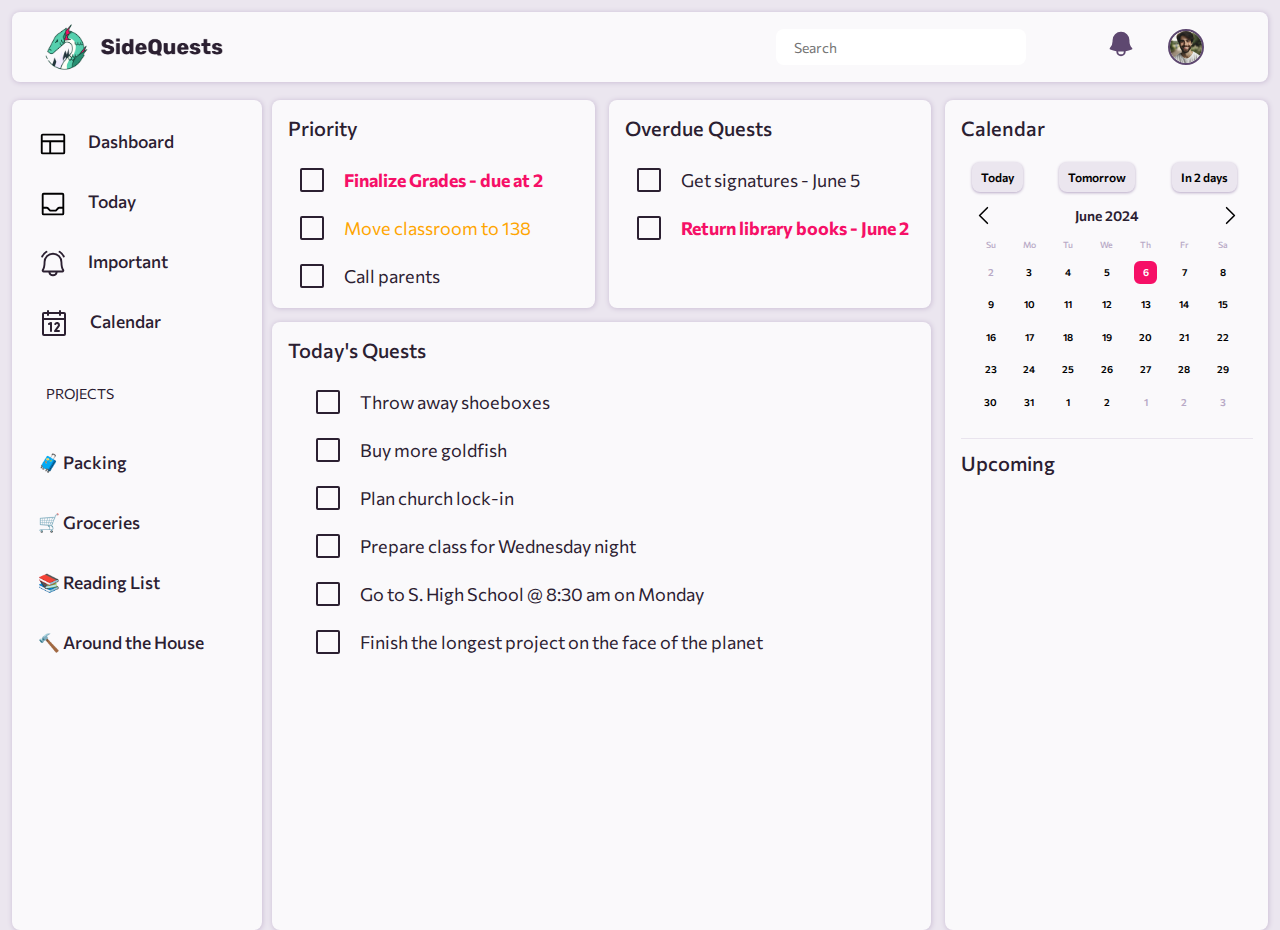
==== dashboard-index.html @ 3f8d67ce "feat: add dashboard html and css" ====
<!DOCTYPE html>
<html lang="en">
	<head>
		<meta charset="UTF-8" />
		<meta name="viewport" content="width=device-width, initial-scale=1.0" />
		<link
			href="https://cdn.jsdelivr.net/npm/bootstrap@5.3.3/dist/css/bootstrap.min.css"
			rel="stylesheet"
			integrity="sha384-QWTKZyjpPEjISv5WaRU9OFeRpok6YctnYmDr5pNlyT2bRjXh0JMhjY6hW+ALEwIH"
			crossorigin="anonymous"
		/>
		<script
			src="https://cdn.jsdelivr.net/npm/bootstrap@5.3.3/dist/js/bootstrap.bundle.min.js"
			integrity="sha384-YvpcrYf0tY3lHB60NNkmXc5s9fDVZLESaAA55NDzOxhy9GkcIdslK1eN7N6jIeHz"
			crossorigin="anonymous"
		></script>
		<link rel="preconnect" href="https://fonts.googleapis.com" />
		<link rel="preconnect" href="https://fonts.gstatic.com" crossorigin />
		<link
			href="https://fonts.googleapis.com/css2?family=Commissioner:wght@100..900&display=swap"
			rel="stylesheet"
		/>
		<link rel="stylesheet" href="css/general.css" />
		<link rel="stylesheet" href="css/dashboard.css" />
		<title>Quest Dashboard</title>
	</head>
	<body>
		<!-- ? ***************************** -->
		<!-- ?  HEADER -->
		<!-- ? ***************************** -->
		<div class="site">
			<header class="mastheader">
				<img
					src="./assets/branded-logo2.png"
					alt="SideQuests Logo"
					class="logo"
				/>
				<div class="navbar">
					<div class="searchbar">
						<input type="text" placeholder="Search" class="dashboard-search" />
					</div>
					<div class="right-icons">
						<div class="circle">
							<svg
								xmlns="http://www.w3.org/2000/svg"
								viewBox="0 0 24 24"
								fill="currentColor"
								class="notification-icon"
							>
								<path
									fill-rule="evenodd"
									d="M5.25 9a6.75 6.75 0 0 1 13.5 0v.75c0 2.123.8 4.057 2.118 5.52a.75.75 0 0 1-.297 1.206c-1.544.57-3.16.99-4.831 1.243a3.75 3.75 0 1 1-7.48 0 24.585 24.585 0 0 1-4.831-1.244.75.75 0 0 1-.298-1.205A8.217 8.217 0 0 0 5.25 9.75V9Zm4.502 8.9a2.25 2.25 0 1 0 4.496 0 25.057 25.057 0 0 1-4.496 0Z"
									clip-rule="evenodd"
								/>
							</svg>
						</div>
						<div class="circle">
							<img
								src="./assets/d-profile-pic.jpg"
								alt="User Profile Picture"
								class="profile-pic"
							/>
						</div>
					</div>
				</div>
			</header>

			<!-- ? ***************************** -->
			<!-- ?  SIDEBAR -->
			<!-- ? ***************************** -->
			<aside class="sidebar">
				<div class="nav">
					<div class="nav-upper-options">
						<div class="nav-option option1">
							<svg
								xmlns="http://www.w3.org/2000/svg"
								width="30"
								height="30"
								fill="#000000"
								viewBox="0 0 256 256"
							>
								<path
									d="M216,40H40A16,16,0,0,0,24,56V200a16,16,0,0,0,16,16H216a16,16,0,0,0,16-16V56A16,16,0,0,0,216,40Zm0,16V96H40V56ZM40,112H96v88H40Zm176,88H112V112H216v88Z"
								></path>
							</svg>
							<h3>Dashboard</h3>
						</div>
						<div class="nav-option option2">
							<svg
								xmlns="http://www.w3.org/2000/svg"
								width="30"
								height="30"
								fill="#000000"
								viewBox="0 0 256 256"
							>
								<path
									d="M208,32H48A16,16,0,0,0,32,48V208a16,16,0,0,0,16,16H208a16,16,0,0,0,16-16V48A16,16,0,0,0,208,32Zm0,16V152h-28.7A15.86,15.86,0,0,0,168,156.69L148.69,176H107.31L88,156.69A15.86,15.86,0,0,0,76.69,152H48V48Zm0,160H48V168H76.69L96,187.31A15.86,15.86,0,0,0,107.31,192h41.38A15.86,15.86,0,0,0,160,187.31L179.31,168H208v40Z"
								></path>
							</svg>
							<h3>Today</h3>
						</div>
						<div class="nav-option option3">
							<svg
								xmlns="http://www.w3.org/2000/svg"
								width="30"
								height="30"
								fill="#2b2031"
								viewBox="0 0 256 256"
							>
								<path
									d="M224,71.1a8,8,0,0,1-10.78-3.42,94.13,94.13,0,0,0-33.46-36.91,8,8,0,1,1,8.54-13.54,111.46,111.46,0,0,1,39.12,43.09A8,8,0,0,1,224,71.1ZM35.71,72a8,8,0,0,0,7.1-4.32A94.13,94.13,0,0,1,76.27,30.77a8,8,0,1,0-8.54-13.54A111.46,111.46,0,0,0,28.61,60.32,8,8,0,0,0,35.71,72Zm186.1,103.94A16,16,0,0,1,208,200H167.2a40,40,0,0,1-78.4,0H48a16,16,0,0,1-13.79-24.06C43.22,160.39,48,138.28,48,112a80,80,0,0,1,160,0C208,138.27,212.78,160.38,221.81,175.94ZM150.62,200H105.38a24,24,0,0,0,45.24,0ZM208,184c-10.64-18.27-16-42.49-16-72a64,64,0,0,0-128,0c0,29.52-5.38,53.74-16,72Z"
								></path>
							</svg>
							<h3>Important</h3>
						</div>

						<div class="nav-option option4">
							<svg
								xmlns="http://www.w3.org/2000/svg"
								width="32"
								height="32"
								fill="#2b2031"
								viewBox="0 0 256 256"
							>
								<path
									d="M208,32H184V24a8,8,0,0,0-16,0v8H88V24a8,8,0,0,0-16,0v8H48A16,16,0,0,0,32,48V208a16,16,0,0,0,16,16H208a16,16,0,0,0,16-16V48A16,16,0,0,0,208,32ZM72,48v8a8,8,0,0,0,16,0V48h80v8a8,8,0,0,0,16,0V48h24V80H48V48ZM208,208H48V96H208V208Zm-96-88v64a8,8,0,0,1-16,0V132.94l-4.42,2.22a8,8,0,0,1-7.16-14.32l16-8A8,8,0,0,1,112,120Zm59.16,30.45L152,176h16a8,8,0,0,1,0,16H136a8,8,0,0,1-6.4-12.8l28.78-38.37A8,8,0,1,0,145.07,132a8,8,0,1,1-13.85-8A24,24,0,0,1,176,136,23.76,23.76,0,0,1,171.16,150.45Z"
								></path>
							</svg>
							<h3>Calendar</h3>
						</div>
					</div>
					<div class="nav-lower-options">
						<div class="title">
							<h5>PROJECTS</h5>
						</div>
						<div class="nav-option option1"><h3>🧳 Packing</h3></div>
						<div class="nav-option option2"><h3>🛒 Groceries</h3></div>
						<div class="nav-option option3"><h3>📚 Reading List</h3></div>
						<div class="nav-option option4">
							<h3>🔨 Around the House</h3>
						</div>
					</div>
				</div>
			</aside>
			<!-- ? ***************************** -->
			<!-- ?  MAIN BODY -->
			<!-- ? ***************************** -->
			<main class="main">
				<div class="row-container">
					<!-- !  PRIORITY BOX -->

					<div class="box box1">
						<div class="text">
							<h2 class="topic-heading">Priority</h2>

							<div class="to-do priority1">
								<svg
									xmlns="http://www.w3.org/2000/svg"
									width="32"
									height="32"
									fill="#2b2031"
									viewBox="0 0 256 256"
								>
									<path
										d="M208,32H48A16,16,0,0,0,32,48V208a16,16,0,0,0,16,16H208a16,16,0,0,0,16-16V48A16,16,0,0,0,208,32Zm0,176H48V48H208V208Z"
									></path>
								</svg>
								<p class="p1">Finalize Grades - due at 2</p>
							</div>

							<div class="to-do priority2">
								<svg
									xmlns="http://www.w3.org/2000/svg"
									width="32"
									height="32"
									fill="#2b2031"
									viewBox="0 0 256 256"
								>
									<path
										d="M208,32H48A16,16,0,0,0,32,48V208a16,16,0,0,0,16,16H208a16,16,0,0,0,16-16V48A16,16,0,0,0,208,32Zm0,176H48V48H208V208Z"
									></path>
								</svg>
								<p class="p2">Move classroom to 138</p>
							</div>
							<div class="to-do priority3">
								<svg
									xmlns="http://www.w3.org/2000/svg"
									width="32"
									height="32"
									fill="#2b2031"
									viewBox="0 0 256 256"
								>
									<path
										d="M208,32H48A16,16,0,0,0,32,48V208a16,16,0,0,0,16,16H208a16,16,0,0,0,16-16V48A16,16,0,0,0,208,32Zm0,176H48V48H208V208Z"
									></path>
								</svg>
								<p class="p3">Call parents</p>
							</div>
						</div>
					</div>

					<!-- !  OVERDUE TASKS BOX -->

					<div class="box box2">
						<div class="text">
							<h2 class="topic-heading">Overdue Quests</h2>
							<div class="to-do priority3">
								<svg
									xmlns="http://www.w3.org/2000/svg"
									width="32"
									height="32"
									fill="#2b2031"
									viewBox="0 0 256 256"
								>
									<path
										d="M208,32H48A16,16,0,0,0,32,48V208a16,16,0,0,0,16,16H208a16,16,0,0,0,16-16V48A16,16,0,0,0,208,32Zm0,176H48V48H208V208Z"
									></path>
								</svg>
								<p class="p3">Get signatures - June 5</p>
							</div>
							<div class="to-do priority3">
								<svg
									xmlns="http://www.w3.org/2000/svg"
									width="32"
									height="32"
									fill="#2b2031"
									viewBox="0 0 256 256"
								>
									<path
										d="M208,32H48A16,16,0,0,0,32,48V208a16,16,0,0,0,16,16H208a16,16,0,0,0,16-16V48A16,16,0,0,0,208,32Zm0,176H48V48H208V208Z"
									></path>
								</svg>
								<p class="p1">Return library books - June 2</p>
							</div>
						</div>
					</div>

					<!-- !  CALENDAR BOX -->

					<div class="box box3">
						<div class="text">
							<h2 class="topic-heading cal">Calendar</h2>
							<div class="datepicker">
								<div class="datepicker-top">
									<div class="btn-group">
										<button class="tag">Today</button>
										<button class="tag">Tomorrow</button>
										<button class="tag">In 2 days</button>
									</div>
									<div class="month-selector">
										<button class="arrow">
											<svg
												xmlns="http://www.w3.org/2000/svg"
												fill="none"
												viewBox="0 0 24 24"
												stroke-width="1.5"
												stroke="currentColor"
												class="size-6"
											>
												<path
													stroke-linecap="round"
													stroke-linejoin="round"
													d="M15.75 19.5 8.25 12l7.5-7.5"
												/>
											</svg>
										</button>
										<span class="month">June 2024</span>
										<button class="arrow">
											<svg
												xmlns="http://www.w3.org/2000/svg"
												fill="none"
												viewBox="0 0 24 24"
												stroke-width="1.5"
												stroke="currentColor"
												class="size-6"
											>
												<path
													stroke-linecap="round"
													stroke-linejoin="round"
													d="m8.25 4.5 7.5 7.5-7.5 7.5"
												/>
											</svg>
										</button>
									</div>
								</div>
								<div class="datepicker-calendar">
									<span class="day">Su</span>
									<span class="day">Mo</span>
									<span class="day">Tu</span>
									<span class="day">We</span>
									<span class="day">Th</span>
									<span class="day">Fr</span>
									<span class="day">Sa</span>
									<button class="date faded">2</button>
									<button class="date">3</button>
									<button class="date">4</button>
									<button class="date">5</button>
									<button class="date current-day">6</button>
									<button class="date">7</button>
									<button class="date">8</button>
									<button class="date">9</button>
									<button class="date">10</button>
									<button class="date">11</button>
									<button class="date">12</button>
									<button class="date">13</button>
									<button class="date">14</button>
									<button class="date">15</button>
									<button class="date">16</button>
									<button class="date">17</button>
									<button class="date">18</button>
									<button class="date">19</button>
									<button class="date">20</button>
									<button class="date">21</button>
									<button class="date">22</button>
									<button class="date">23</button>
									<button class="date">24</button>
									<button class="date">25</button>
									<button class="date">26</button>
									<button class="date">27</button>
									<button class="date">28</button>
									<button class="date">29</button>
									<button class="date">30</button>
									<button class="date">31</button>
									<button class="date">1</button>
									<button class="date">2</button>
									<button class="date faded">1</button>
									<button class="date faded">2</button>
									<button class="date faded">3</button>
								</div>
							</div>
							<hr class="calendar-divider" />
							<div class="upcoming">
								<h2 class="topic-heading upc">Upcoming</h2>
							</div>
						</div>
					</div>

					<!-- !  TODAY'S TASKS BOX -->

					<div class="box box4">
						<div class="text">
							<h2 class="topic-heading">Today's Quests</h2>
							<div class="to-do today">
								<svg
									xmlns="http://www.w3.org/2000/svg"
									width="32"
									height="32"
									fill="#2b2031"
									viewBox="0 0 256 256"
								>
									<path
										d="M208,32H48A16,16,0,0,0,32,48V208a16,16,0,0,0,16,16H208a16,16,0,0,0,16-16V48A16,16,0,0,0,208,32Zm0,176H48V48H208V208Z"
									></path>
								</svg>
								<p class="today-task">Throw away shoeboxes</p>
							</div>
							<div class="to-do today">
								<svg
									xmlns="http://www.w3.org/2000/svg"
									width="32"
									height="32"
									fill="#2b2031"
									viewBox="0 0 256 256"
								>
									<path
										d="M208,32H48A16,16,0,0,0,32,48V208a16,16,0,0,0,16,16H208a16,16,0,0,0,16-16V48A16,16,0,0,0,208,32Zm0,176H48V48H208V208Z"
									></path>
								</svg>
								<p class="today-task">Buy more goldfish</p>
							</div>
							<div class="to-do today">
								<svg
									xmlns="http://www.w3.org/2000/svg"
									width="32"
									height="32"
									fill="#2b2031"
									viewBox="0 0 256 256"
								>
									<path
										d="M208,32H48A16,16,0,0,0,32,48V208a16,16,0,0,0,16,16H208a16,16,0,0,0,16-16V48A16,16,0,0,0,208,32Zm0,176H48V48H208V208Z"
									></path>
								</svg>
								<p class="today-task">Plan church lock-in</p>
							</div>
							<div class="to-do today">
								<svg
									xmlns="http://www.w3.org/2000/svg"
									width="32"
									height="32"
									fill="#2b2031"
									viewBox="0 0 256 256"
								>
									<path
										d="M208,32H48A16,16,0,0,0,32,48V208a16,16,0,0,0,16,16H208a16,16,0,0,0,16-16V48A16,16,0,0,0,208,32Zm0,176H48V48H208V208Z"
									></path>
								</svg>
								<p class="today-task">Prepare class for Wednesday night</p>
							</div>
							<div class="to-do today">
								<svg
									xmlns="http://www.w3.org/2000/svg"
									width="32"
									height="32"
									fill="#2b2031"
									viewBox="0 0 256 256"
								>
									<path
										d="M208,32H48A16,16,0,0,0,32,48V208a16,16,0,0,0,16,16H208a16,16,0,0,0,16-16V48A16,16,0,0,0,208,32Zm0,176H48V48H208V208Z"
									></path>
								</svg>
								<p class="today-task">
									Go to S. High School @ 8:30 am on Monday
								</p>
							</div>
							<div class="to-do today">
								<svg
									xmlns="http://www.w3.org/2000/svg"
									width="32"
									height="32"
									fill="#2b2031"
									viewBox="0 0 256 256"
								>
									<path
										d="M208,32H48A16,16,0,0,0,32,48V208a16,16,0,0,0,16,16H208a16,16,0,0,0,16-16V48A16,16,0,0,0,208,32Zm0,176H48V48H208V208Z"
									></path>
								</svg>
								<p class="today-task">
									Finish the longest project on the face of the planet
								</p>
							</div>
						</div>
					</div>
				</div>
			</main>
		</div>
	</body>
</html>
---- css/general.css ----
/* 

--- 01 TYPOGRAPHY SYSTEM

Font: Reddit Sans, sans serif

- Font sizes (px)
10 / 12 / 14 / 16 / 18 / 20 / 24 / 30 / 36 / 44 / 52 / 62 / 74 / 86 / 98

- Font Weights
- Default: 400
- Medium: 500 
- Semi-Bold: 600
- Bold: 700

- Line Heights: 
- Default: 1
- Small: 1.05
- Medium: 1.2
- Paragraph default: 1.6

- Letter Spacing:
0.5 px
0.75 px

- SPACING SYSTEM (px)
2 / 4 / 8 / 12 / 16 / 24 / 32 / 48 / 64 / 80 / 96 / 128


--- 02 COLORS

- Primary: #56d0ae #FAF9FB

- Tints:  
#90E0C9
- Shades: 
#288F72
#c50d52
- Accents: 
#f61067
#ECFB77 

- Grays:
#2B2031 
#b8a9c6


--- 05 SHADOWS
0.3rem 0.3rem 1rem #b8a9c6;

--- 06 BORDER-RADIUS
- Default: 8px
- 


--- 07 WHITESPACE
- Spacing System (px)
2 / 4 / 8 / 12 / 16 / 24 / 32 / 48 / 64 / 80 / 96 / 128
*/

* {
	padding: 0;
	margin: 0;
	box-sizing: border-box;
}

html {
	/* font-size: 10px; */
	font-size: 62.5%;
}

body {
	font-family: "Commissioner", sans-serif;
	line-height: 1;
	font-weight: 400;
	color: #2b2031;
	background-color: #ebe6ef;
}

/*! ************************************/
/* ! GENERAL COMPONENTS */
/*! ************************************/

.heading-primary,
.heading-tertiary .heading-secondary {
	font-weight: 600;
	letter-spacing: -0.5px;
	text-align: center;
	line-height: 1.2;
}

.heading-primary {
	font-weight: 800;
	font-size: 7.4rem;
	margin-bottom: 3.2rem;
	color: #2b2031;
}

.heading-secondary {
	font-family: 4.4rem;
	text-align: center;
	font-weight: 600;
}

.heading-tertiary {
	font-weight: 600;
	font-size: 1.8rem;
	margin-bottom: 3.2rem;
	color: #b8a9c6;
}

.heading-fourth {
	font-size: 2.4rem;
	font-weight: 600;
	letter-spacing: 2px;
	padding: 1.6rem 1.2rem;
	margin-bottom: 0rem;
	border: 1.5px solid #2b2031;
	border-bottom: none;
}

.pink-h4 {
	background-color: #f61067;
	color: #faf9fb;
}
.teal-h4 {
	background-color: #56d0ae;
	color: #faf9fb;
}
.green-h4 {
	background-color: #ecfb77;
	color: #2b2031;
}
.purple-h4 {
	background-color: #b8a9c6;
	color: #faf9fb;
}

.btn {
	background-color: #f61067;
	font-size: 2rem;
	border: 3px dashed #2b2031;
	color: #faf9fb;
	text-decoration: none;
	font-weight: 600;
	letter-spacing: 1.2px;
	box-shadow: 0.3rem 0.3rem 1rem #b8a9c6;
}

/* ! ************************************/
/* ! LAYOUT GRIDS */
/* ! ************************************/

.container {
	/* 1140px is also a common width */
	max-width: 120rem;
	margin: auto 0 1.2rem 0;
	padding: 0 0;
}

.grid {
	display: grid;
	row-gap: 1.2rem;
	column-gap: 1.2rem;
}

.grid--2-cols {
	grid-template-columns: repeat(2, 1fr);
}

.grid--3-cols {
	grid-template-columns: repeat(3, 1fr);
	width: 100%;
}

.grid--4-cols {
	grid-template-columns: repeat(4, 1fr);
}

.grid--center-v {
	align-items: center;
}
---- css/dashboard.css ----
/*! ************************************/
/* ! DB GRID MAPPING */
/*! ************************************/
.site {
	display: grid;
	grid-template-columns: 1fr 7fr;
	grid-gap: 10px;
	grid-template-areas: "header header" "sidebar main";
}

.mastheader {
	grid-area: header;
	background-color: #faf9fb;
	height: 7rem;
}

.sidebar {
	grid-area: sidebar;
	background-color: #faf9fb;
	height: calc(100vh - 70px);
	width: 25rem;
	overflow-y: scroll;
	overflow-x: hidden;
	transition: all 0.5s ease-in-out;
	border-radius: 8px;
	box-shadow: 0.5px 0.5px 0.5rem #cdc1d7;
	margin-left: 1.2rem;
}

.main {
	grid-area: main;
	grid-row: 2 / -1;
}

header {
	display: flex;
	justify-content: space-between;
	align-items: center;
	height: 7rem;
	padding: 0 3.2rem;
	border-radius: 8px;
	margin: 1.2rem;
	margin-bottom: 0.8rem;
	box-shadow: 0.5px 0.5px 0.5rem #cdc1d7;
	z-index: 1;
}

.logo {
	height: 4.8rem;
}

.searchbar input {
	width: 25rem;
	height: 3.6rem;
	border-radius: 8px;
	padding: 0 1.8rem;
	font-size: 1.4rem;
	outline: none;
	border: none;
}

.profile-pic {
	height: 3.6rem;
	width: 3.6rem;
	border-radius: 50%;
	border: 2px solid #5e4870;
}

.notification-icon {
	height: 3rem;
	width: 3rem;
	color: #5e4870;
}

.right-icons {
	display: flex;
	gap: 3.2rem;
	margin-left: 8rem;
	margin-right: 3.2rem;
}

/*! ************************************/
/* ! DB SIDEBAR */
/*! ************************************/
.sidebar {
	display: flex;
	flex-direction: column;
	justify-content: space-between;
	overflow: hidden;
	padding-left: 1.4rem;
}

.nav {
	padding-top: 1.4rem;
	padding-left: 1.2rem;
}

.nav-option {
	width: 250px;
	height: 60px;
	display: flex;
	align-items: center;
	gap: 20px;
	transition: all 0.1s ease-in-out;
}

.nav-lower-options h5 {
	font-size: 1.4rem;
	font-weight: 400;
	margin: 3.2rem 0.8rem;
}

/*! ************************************/
/* ! DB MAIN BODY */
/*! ************************************/
/* .main {
	margin-left: 30rem;
	max-width: 7100vw;
}
*/
.topic-heading {
	margin-bottom: 2.4rem;
}

.topic-heading.cal {
	margin-bottom: 1.6rem;
}
.row-container {
	display: grid;
	grid-template-columns: 1fr 1fr 1fr;
	grid-template-rows: 1fr 4fr;
	column-gap: 1.4rem;
	row-gap: 1.4rem;
	margin-right: 1.2rem;
	height: calc(100vh - 70px);
}

.box {
	background-color: #faf9fb;
	width: 100%;
	box-shadow: 0.5px 0.5px 0.5rem #cdc1d7;
	border-radius: 8px;
	padding: 1.6rem 0 1.6rem 1.6rem;
}

.box3 {
	grid-column: 3 / 3;
	grid-row: 1 / span 2;
}

.box4 {
	grid-column: 1 / span 2;
}

/* ! DB PRIORITY BOX */
.to-do {
	margin-top: 1.6rem;
	display: flex;
	align-items: center;
	margin-left: 0.8rem;
}

.to-do p {
	margin-left: 1.6rem;
	font-size: 1.8rem;
	margin-top: auto;
	margin-bottom: auto;
}

.p1 {
	color: #f61067;
	font-weight: 700;
}

.p2 {
	color: orange;
}

.p3 {
	color: #2b2031;
}

/* ! DB OVERDUE TASKS BOX */

/* ! DB CALENDAR */

body {
	line-height: 1.5;
	min-height: 100vh;
	display: flex;
	align-items: center;
	justify-content: center;
	color: #2b2031;
}

button {
	font: inherit;
	cursor: pointer;
	&:focus {
		outline: 0;
	}
}

.datepicker {
	width: 95%;
	max-width: 350px;
	background-color: #faf9fb;
	border-radius: 10px;
	box-shadow: 0 0 2px 0 rgba(#000, 0.2), 0 5px 10px 0 rgba(#000, 0.1);
	padding: 1rem;
}

.datepicker-top {
	margin-bottom: 1rem;
}

.btn-group {
	display: flex;
	flex-wrap: wrap;
	padding: 0.1rem;
	margin-bottom: 1rem;
	margin-top: -0.5rem;
	align-items: center;
	justify-content: space-between;
}

.tag {
	margin-right: 0.5rem;
	/* margin-top: 0.5rem; */
	border: 0;
	background-color: #ebe6ef;
	border-radius: 8px;
	padding: 0.5em 0.75em;
	font-weight: 600;
	font-size: 1.2rem;
	box-shadow: 0rem 0.1rem 0.3rem #b8a9c6;
}

.month-selector {
	display: flex;
	justify-content: space-between;
	align-items: center;
}

.arrow {
	display: flex;
	align-items: center;
	justify-content: center;
	border: 0;
	background-color: #faf9fb;
	border-radius: 12px;
	width: 2.5rem;
	height: 2.5rem;
	box-shadow: 0 0 2px 0 rgba(#000, 0.25), 0 0 10px 0 rgba(#000, 0.15);
}

.month {
	font-size: 1.4rem;
	font-weight: 600;
}

.datepicker-calendar {
	display: grid;
	grid-template-columns: repeat(7, 1fr);
	grid-row-gap: 1rem;
}

.day,
.date {
	justify-self: center;
}

.day {
	color: #b8a9c6;
	font-size: 0.875em;
	font-weight: 500;
	justify-self: center;
}

.date {
	border: 0;
	padding: 0;
	width: 2.25rem;
	height: 2.25rem;
	display: flex;
	align-items: center;
	justify-content: center;
	border-radius: 6px;
	font-weight: 600;
	border: 2px solid transparent;
	background-color: transparent;
	cursor: pointer;
	&:focus {
		outline: 0;
		color: #90e0c9;
		border: 2px solid #90e0c9;
	}
}

.faded {
	color: #b8a9c6;
}

.current-day {
	color: #fff;
	border-color: #f61067;
	background-color: #f61067;
	&:focus {
		background-color: #90e0c9;
	}
}

.calendar-divider {
	color: #b8a9c6;
	max-width: 95%;
	margin: 1.4rem 1.4rem 1.2rem 0;
}

/* ! DB TODAY'S TASKS */
.today {
	margin-left: 2.4rem;
}
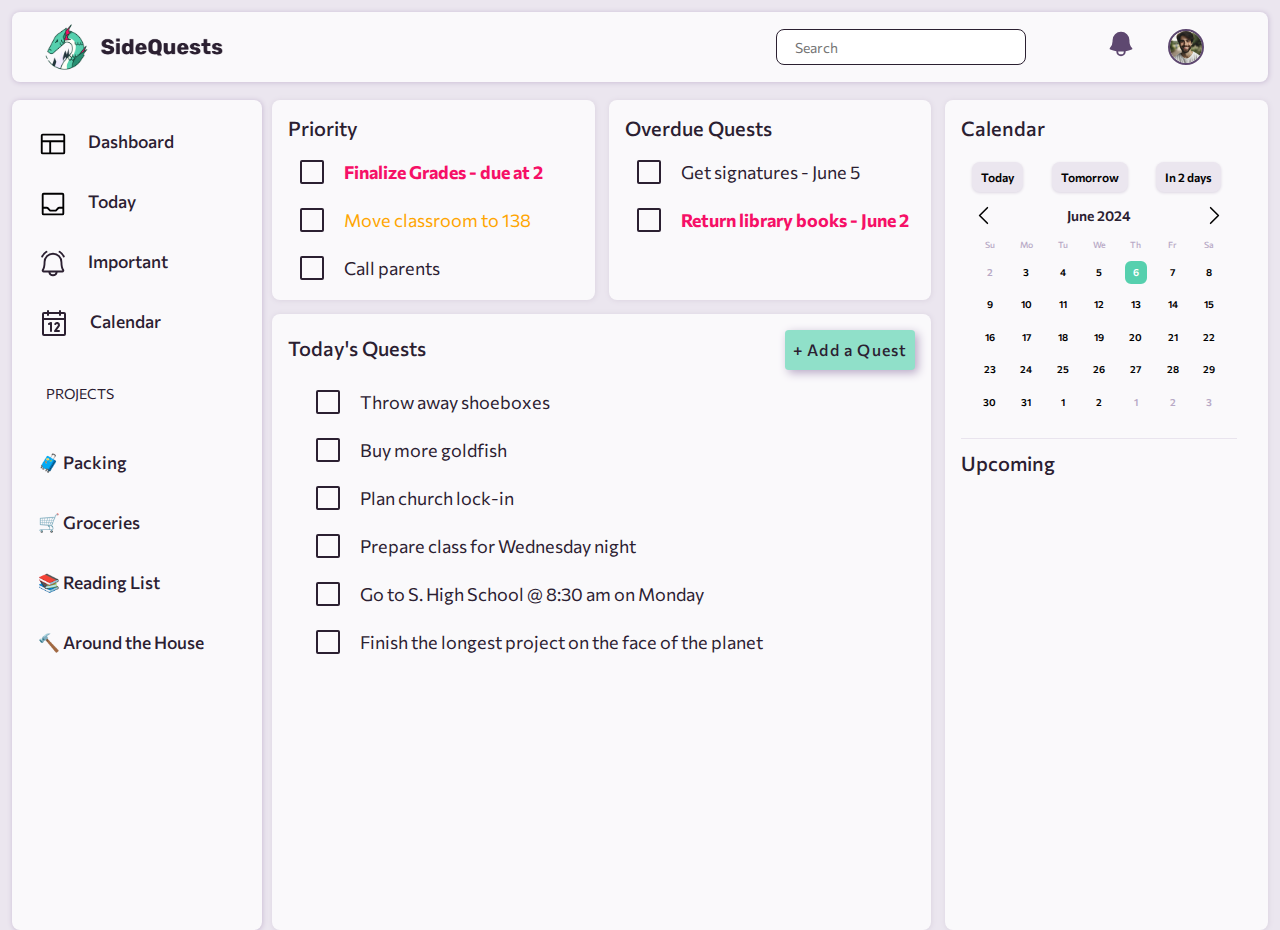
==== commit 7572dcac: "finalized dashboard" ====
--- a/dashboard-index.html
+++ b/dashboard-index.html
@@ -160,6 +160,7 @@
 									height="32"
 									fill="#2b2031"
 									viewBox="0 0 256 256"
+									class="checkbox"
 								>
 									<path
 										d="M208,32H48A16,16,0,0,0,32,48V208a16,16,0,0,0,16,16H208a16,16,0,0,0,16-16V48A16,16,0,0,0,208,32Zm0,176H48V48H208V208Z"
@@ -175,6 +176,7 @@
 									height="32"
 									fill="#2b2031"
 									viewBox="0 0 256 256"
+									class="checkbox"
 								>
 									<path
 										d="M208,32H48A16,16,0,0,0,32,48V208a16,16,0,0,0,16,16H208a16,16,0,0,0,16-16V48A16,16,0,0,0,208,32Zm0,176H48V48H208V208Z"
@@ -189,6 +191,7 @@
 									height="32"
 									fill="#2b2031"
 									viewBox="0 0 256 256"
+									class="checkbox"
 								>
 									<path
 										d="M208,32H48A16,16,0,0,0,32,48V208a16,16,0,0,0,16,16H208a16,16,0,0,0,16-16V48A16,16,0,0,0,208,32Zm0,176H48V48H208V208Z"
@@ -211,6 +214,7 @@
 									height="32"
 									fill="#2b2031"
 									viewBox="0 0 256 256"
+									class="checkbox"
 								>
 									<path
 										d="M208,32H48A16,16,0,0,0,32,48V208a16,16,0,0,0,16,16H208a16,16,0,0,0,16-16V48A16,16,0,0,0,208,32Zm0,176H48V48H208V208Z"
@@ -225,6 +229,7 @@
 									height="32"
 									fill="#2b2031"
 									viewBox="0 0 256 256"
+									class="checkbox"
 								>
 									<path
 										d="M208,32H48A16,16,0,0,0,32,48V208a16,16,0,0,0,16,16H208a16,16,0,0,0,16-16V48A16,16,0,0,0,208,32Zm0,176H48V48H208V208Z"
@@ -339,14 +344,19 @@
 
 					<div class="box box4">
 						<div class="text">
-							<h2 class="topic-heading">Today's Quests</h2>
-							<div class="to-do today">
-								<svg
-									xmlns="http://www.w3.org/2000/svg"
-									width="32"
-									height="32"
-									fill="#2b2031"
-									viewBox="0 0 256 256"
+							<div class="task-nav">
+								<h2 class="topic-heading">Today's Quests</h2>
+								<a href="#" class="btn">+ Add a Quest</a>
+							</div>
+
+							<div class="to-do today">
+								<svg
+									xmlns="http://www.w3.org/2000/svg"
+									width="32"
+									height="32"
+									fill="#2b2031"
+									viewBox="0 0 256 256"
+									class="checkbox"
 								>
 									<path
 										d="M208,32H48A16,16,0,0,0,32,48V208a16,16,0,0,0,16,16H208a16,16,0,0,0,16-16V48A16,16,0,0,0,208,32Zm0,176H48V48H208V208Z"
@@ -361,6 +371,7 @@
 									height="32"
 									fill="#2b2031"
 									viewBox="0 0 256 256"
+									class="checkbox"
 								>
 									<path
 										d="M208,32H48A16,16,0,0,0,32,48V208a16,16,0,0,0,16,16H208a16,16,0,0,0,16-16V48A16,16,0,0,0,208,32Zm0,176H48V48H208V208Z"
@@ -375,6 +386,7 @@
 									height="32"
 									fill="#2b2031"
 									viewBox="0 0 256 256"
+									class="checkbox"
 								>
 									<path
 										d="M208,32H48A16,16,0,0,0,32,48V208a16,16,0,0,0,16,16H208a16,16,0,0,0,16-16V48A16,16,0,0,0,208,32Zm0,176H48V48H208V208Z"
@@ -389,6 +401,7 @@
 									height="32"
 									fill="#2b2031"
 									viewBox="0 0 256 256"
+									class="checkbox"
 								>
 									<path
 										d="M208,32H48A16,16,0,0,0,32,48V208a16,16,0,0,0,16,16H208a16,16,0,0,0,16-16V48A16,16,0,0,0,208,32Zm0,176H48V48H208V208Z"
@@ -403,6 +416,7 @@
 									height="32"
 									fill="#2b2031"
 									viewBox="0 0 256 256"
+									class="checkbox"
 								>
 									<path
 										d="M208,32H48A16,16,0,0,0,32,48V208a16,16,0,0,0,16,16H208a16,16,0,0,0,16-16V48A16,16,0,0,0,208,32Zm0,176H48V48H208V208Z"
@@ -419,6 +433,7 @@
 									height="32"
 									fill="#2b2031"
 									viewBox="0 0 256 256"
+									class="checkbox"
 								>
 									<path
 										d="M208,32H48A16,16,0,0,0,32,48V208a16,16,0,0,0,16,16H208a16,16,0,0,0,16-16V48A16,16,0,0,0,208,32Zm0,176H48V48H208V208Z"
--- a/css/general.css
+++ b/css/general.css
@@ -74,7 +74,7 @@
 	line-height: 1;
 	font-weight: 400;
 	color: #2b2031;
-	background-color: #ebe6ef;
+	background-color: #fbf7ff;
 }
 
 /*! ************************************/
--- a/css/dashboard.css
+++ b/css/dashboard.css
@@ -1,6 +1,10 @@
+body {
+	background-color: #ebe6ef;
+}
 /*! ************************************/
 /* ! DB GRID MAPPING */
 /*! ************************************/
+
 .site {
 	display: grid;
 	grid-template-columns: 1fr 7fr;
@@ -49,6 +53,10 @@
 	height: 4.8rem;
 }
 
+.logo:hover {
+	cursor: pointer;
+}
+
 .searchbar input {
 	width: 25rem;
 	height: 3.6rem;
@@ -56,7 +64,7 @@
 	padding: 0 1.8rem;
 	font-size: 1.4rem;
 	outline: none;
-	border: none;
+	border: 0.5px solid #2b2031;
 }
 
 .profile-pic {
@@ -66,12 +74,20 @@
 	border: 2px solid #5e4870;
 }
 
+.profile-pic:hover {
+	cursor: pointer;
+}
+
 .notification-icon {
 	height: 3rem;
 	width: 3rem;
 	color: #5e4870;
 }
 
+.notification-icon:hover {
+	cursor: pointer;
+}
+
 .right-icons {
 	display: flex;
 	gap: 3.2rem;
@@ -102,6 +118,11 @@
 	align-items: center;
 	gap: 20px;
 	transition: all 0.1s ease-in-out;
+}
+
+.nav-option:hover {
+	cursor: pointer;
+	color: #288f72;
 }
 
 .nav-lower-options h5 {
@@ -119,7 +140,7 @@
 }
 */
 .topic-heading {
-	margin-bottom: 2.4rem;
+	/* margin-bottom: 2.4rem; */
 }
 
 .topic-heading.cal {
@@ -138,9 +159,9 @@
 .box {
 	background-color: #faf9fb;
 	width: 100%;
-	box-shadow: 0.5px 0.5px 0.5rem #cdc1d7;
-	border-radius: 8px;
-	padding: 1.6rem 0 1.6rem 1.6rem;
+	box-shadow: 0.5px 0.5px 0.5rem #ddd6e2;
+	border-radius: 8px;
+	padding: 1.6rem;
 }
 
 .box3 {
@@ -180,6 +201,10 @@
 	color: #2b2031;
 }
 
+.checkbox:hover {
+	cursor: pointer;
+}
+
 /* ! DB OVERDUE TASKS BOX */
 
 /* ! DB CALENDAR */
@@ -233,7 +258,7 @@
 	padding: 0.5em 0.75em;
 	font-weight: 600;
 	font-size: 1.2rem;
-	box-shadow: 0rem 0.1rem 0.3rem #b8a9c6;
+	box-shadow: 0rem 0.1rem 0.3rem #ddd6e2;
 }
 
 .month-selector {
@@ -292,8 +317,8 @@
 	cursor: pointer;
 	&:focus {
 		outline: 0;
-		color: #90e0c9;
-		border: 2px solid #90e0c9;
+		color: #2b2031;
+		border: 2px solid #f61067;
 	}
 }
 
@@ -303,10 +328,10 @@
 
 .current-day {
 	color: #fff;
-	border-color: #f61067;
-	background-color: #f61067;
+	border-color: #56d0ae;
+	background-color: #56d0ae;
 	&:focus {
-		background-color: #90e0c9;
+		background-color: #f61067;
 	}
 }
 
@@ -320,3 +345,24 @@
 .today {
 	margin-left: 2.4rem;
 }
+
+.task-nav {
+	display: flex;
+	justify-content: space-between;
+	align-items: center;
+}
+
+.task-nav .btn {
+	font-weight: 500;
+	font-size: 1.6rem;
+	border: none;
+	background-color: #90e0c9;
+	padding: 0.8rem;
+	color: #2b2031;
+	transition: all 0.3s;
+}
+
+.task-nav .btn:hover {
+	color: #faf9fb;
+	background-color: #288f72;
+}
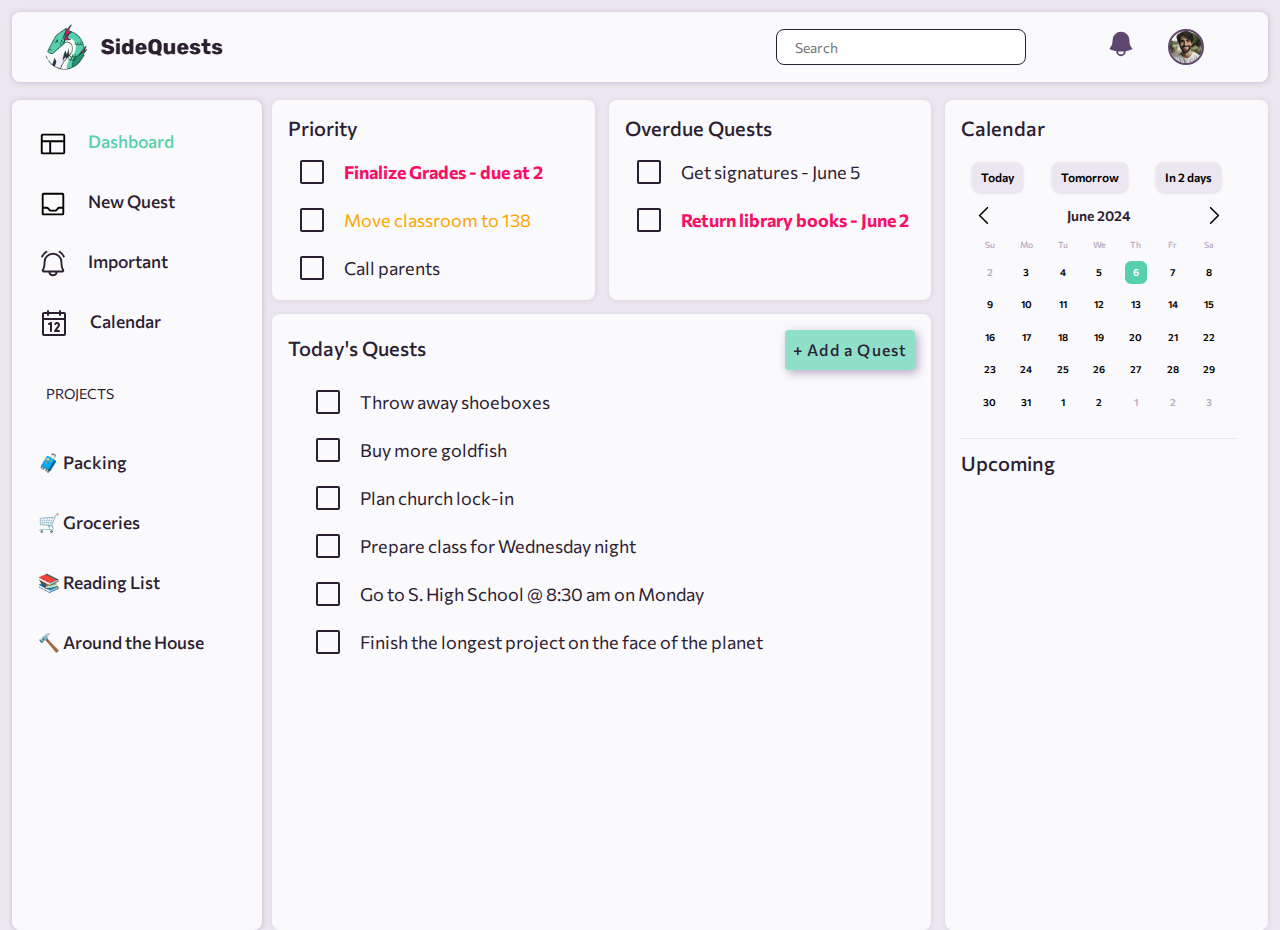
==== commit abb2a3f9: "finished website" ====
--- a/dashboard-index.html
+++ b/dashboard-index.html
@@ -83,7 +83,7 @@
 									d="M216,40H40A16,16,0,0,0,24,56V200a16,16,0,0,0,16,16H216a16,16,0,0,0,16-16V56A16,16,0,0,0,216,40Zm0,16V96H40V56ZM40,112H96v88H40Zm176,88H112V112H216v88Z"
 								></path>
 							</svg>
-							<h3>Dashboard</h3>
+							<a href="#" id="active-tab"><h3>Dashboard</h3></a>
 						</div>
 						<div class="nav-option option2">
 							<svg
@@ -97,7 +97,7 @@
 									d="M208,32H48A16,16,0,0,0,32,48V208a16,16,0,0,0,16,16H208a16,16,0,0,0,16-16V48A16,16,0,0,0,208,32Zm0,16V152h-28.7A15.86,15.86,0,0,0,168,156.69L148.69,176H107.31L88,156.69A15.86,15.86,0,0,0,76.69,152H48V48Zm0,160H48V168H76.69L96,187.31A15.86,15.86,0,0,0,107.31,192h41.38A15.86,15.86,0,0,0,160,187.31L179.31,168H208v40Z"
 								></path>
 							</svg>
-							<h3>Today</h3>
+							<a href="./new-task.html"><h3>New Quest</h3></a>
 						</div>
 						<div class="nav-option option3">
 							<svg
@@ -111,7 +111,7 @@
 									d="M224,71.1a8,8,0,0,1-10.78-3.42,94.13,94.13,0,0,0-33.46-36.91,8,8,0,1,1,8.54-13.54,111.46,111.46,0,0,1,39.12,43.09A8,8,0,0,1,224,71.1ZM35.71,72a8,8,0,0,0,7.1-4.32A94.13,94.13,0,0,1,76.27,30.77a8,8,0,1,0-8.54-13.54A111.46,111.46,0,0,0,28.61,60.32,8,8,0,0,0,35.71,72Zm186.1,103.94A16,16,0,0,1,208,200H167.2a40,40,0,0,1-78.4,0H48a16,16,0,0,1-13.79-24.06C43.22,160.39,48,138.28,48,112a80,80,0,0,1,160,0C208,138.27,212.78,160.38,221.81,175.94ZM150.62,200H105.38a24,24,0,0,0,45.24,0ZM208,184c-10.64-18.27-16-42.49-16-72a64,64,0,0,0-128,0c0,29.52-5.38,53.74-16,72Z"
 								></path>
 							</svg>
-							<h3>Important</h3>
+							<a href="#"><h3>Important</h3></a>
 						</div>
 
 						<div class="nav-option option4">
@@ -126,18 +126,24 @@
 									d="M208,32H184V24a8,8,0,0,0-16,0v8H88V24a8,8,0,0,0-16,0v8H48A16,16,0,0,0,32,48V208a16,16,0,0,0,16,16H208a16,16,0,0,0,16-16V48A16,16,0,0,0,208,32ZM72,48v8a8,8,0,0,0,16,0V48h80v8a8,8,0,0,0,16,0V48h24V80H48V48ZM208,208H48V96H208V208Zm-96-88v64a8,8,0,0,1-16,0V132.94l-4.42,2.22a8,8,0,0,1-7.16-14.32l16-8A8,8,0,0,1,112,120Zm59.16,30.45L152,176h16a8,8,0,0,1,0,16H136a8,8,0,0,1-6.4-12.8l28.78-38.37A8,8,0,1,0,145.07,132a8,8,0,1,1-13.85-8A24,24,0,0,1,176,136,23.76,23.76,0,0,1,171.16,150.45Z"
 								></path>
 							</svg>
-							<h3>Calendar</h3>
+							<a href="#"><h3>Calendar</h3></a>
 						</div>
 					</div>
 					<div class="nav-lower-options">
 						<div class="title">
 							<h5>PROJECTS</h5>
 						</div>
-						<div class="nav-option option1"><h3>🧳 Packing</h3></div>
-						<div class="nav-option option2"><h3>🛒 Groceries</h3></div>
-						<div class="nav-option option3"><h3>📚 Reading List</h3></div>
+						<div class="nav-option option1">
+							<a href="#"><h3>🧳 Packing</h3></a>
+						</div>
+						<div class="nav-option option2">
+							<a href="#"><h3>🛒 Groceries</h3></a>
+						</div>
+						<div class="nav-option option3">
+							<a href="#"><h3>📚 Reading List</h3></a>
+						</div>
 						<div class="nav-option option4">
-							<h3>🔨 Around the House</h3>
+							<a href="#"> <h3>🔨 Around the House</h3></a>
 						</div>
 					</div>
 				</div>
@@ -346,7 +352,7 @@
 						<div class="text">
 							<div class="task-nav">
 								<h2 class="topic-heading">Today's Quests</h2>
-								<a href="#" class="btn">+ Add a Quest</a>
+								<a href="./new-task.html" class="btn">+ Add a Quest</a>
 							</div>
 
 							<div class="to-do today">
--- a/css/general.css
+++ b/css/general.css
@@ -147,6 +147,10 @@
 	box-shadow: 0.3rem 0.3rem 1rem #b8a9c6;
 }
 
+.btn:hover {
+	cursor: pointer;
+}
+
 /* ! ************************************/
 /* ! LAYOUT GRIDS */
 /* ! ************************************/
--- a/css/dashboard.css
+++ b/css/dashboard.css
@@ -120,7 +120,12 @@
 	transition: all 0.1s ease-in-out;
 }
 
-.nav-option:hover {
+.nav-option a {
+	text-decoration: none;
+	color: #2b2031;
+}
+
+.nav-option a:hover {
 	cursor: pointer;
 	color: #288f72;
 }
@@ -129,6 +134,10 @@
 	font-size: 1.4rem;
 	font-weight: 400;
 	margin: 3.2rem 0.8rem;
+}
+
+#active-tab {
+	color: #56d0ae;
 }
 
 /*! ************************************/
